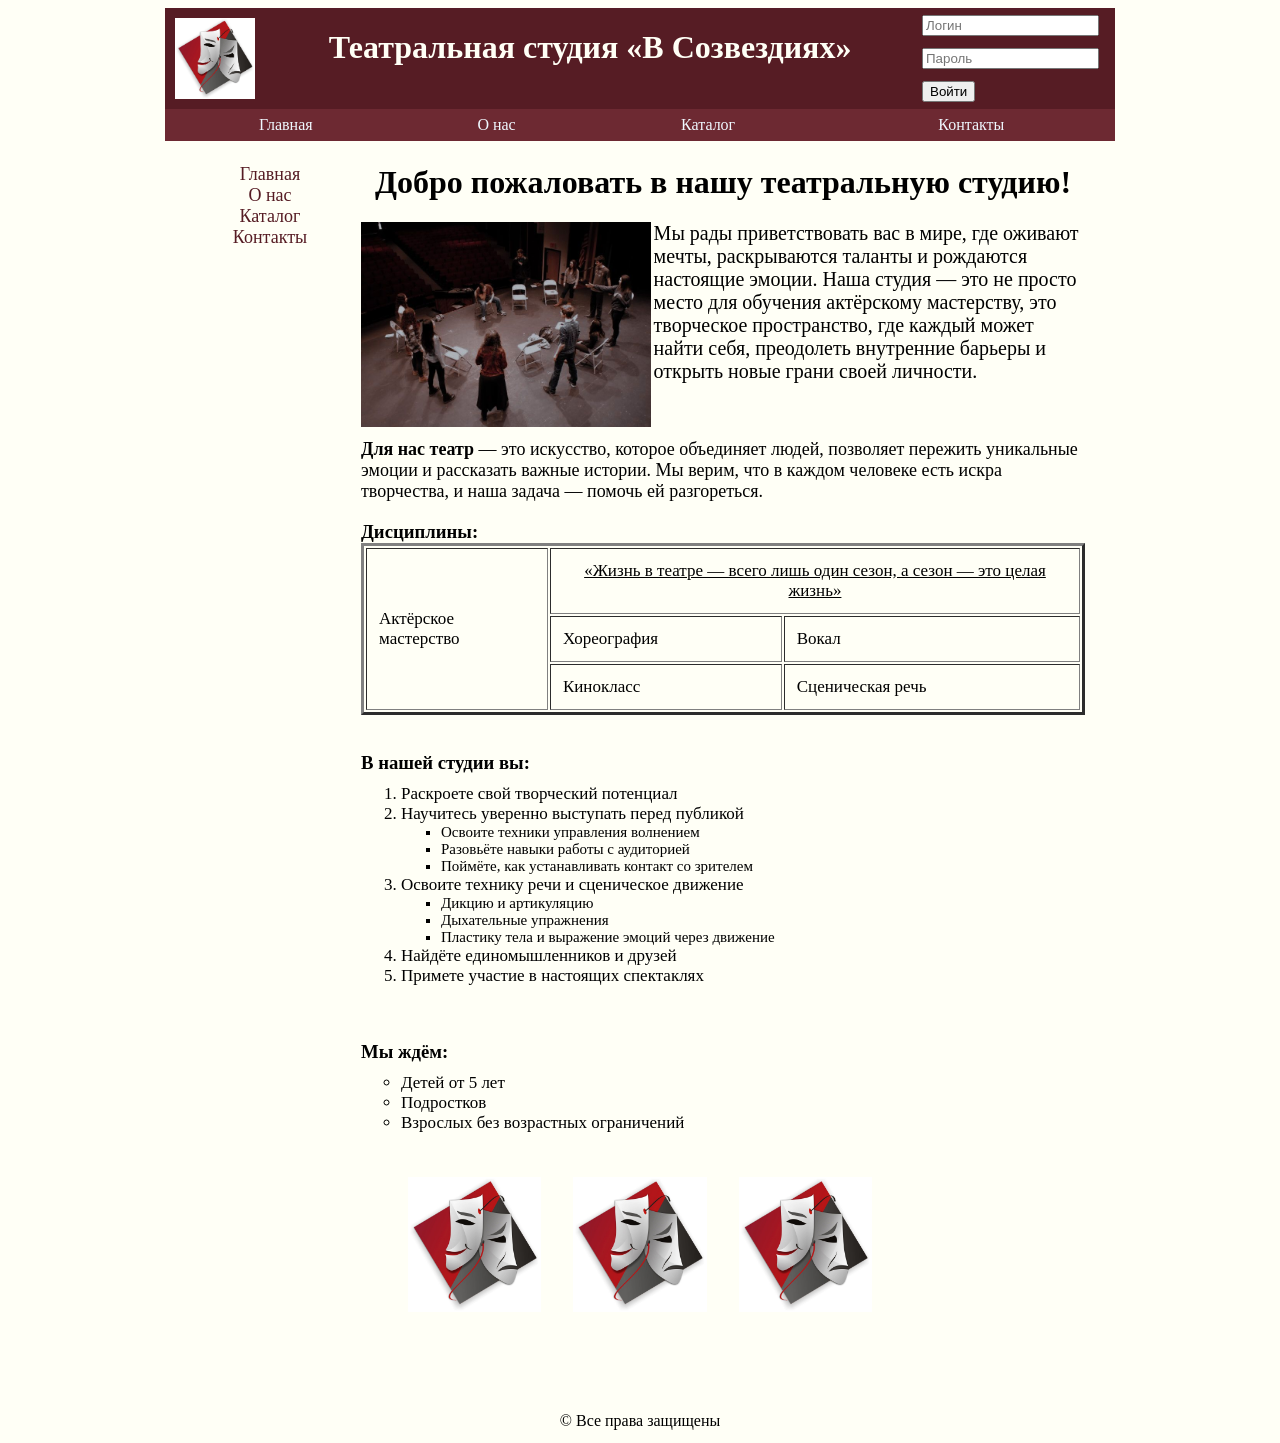
==== index.html @ bc38b7eb "done main page, must upd banners" ====
<html>
<head>
 <title>Задание 2</title>
</head>
<body bgcolor="#fffff6">

<table border="0" width="950" cellpadding="0" cellspacing="0" align="center" bgcolor="#561c24">
 <tr>
    <td width="100" align = "center"><img width="80" src="./src/logo.png"></td> 
 <td align="center"><H1 style = "color:fffff6">Театральная студия «В Созвездиях»</H1></td>
 <td width="200">

  <table  cellpadding="5"  width="100%">
   <tr>
    <!-- <td width="40%" align="right">логин: </td> -->
    <td align="left"><input type="text" placeholder="Логин"></td>
   </tr>
   <tr>
    <!-- <td width="40%" align="right">пароль: </td> -->
    <td align="left"><input type="password" placeholder="Пароль"></td>
   </tr>
    <tr>
        <!--    <td width="40%" align="right"><A HREF="#">регистрация</A></td> -->
    <td align="left"><input type="submit" value="Войти"></td>
   </tr>
  </table>

 </td>
 </tr>
</table> 

<table border="0" width="950" cellpadding="5" cellpadding="0" align="center" bgcolor="#6d2932">
 <tr>
 <td align="center"><a href="#" style="color:aliceblue; text-decoration: none;">Главная</a></td>
 <td align="center"><a href="#" style="color:aliceblue; text-decoration: none;">О нас</a></td>
 <td align="center"><a href="#" style="color:aliceblue; text-decoration: none;">Каталог</a></td>
 <td align="center"><a href="#" style="color:aliceblue; text-decoration: none;">Контакты</a></td>
 </tr>
</table> 

<BR>

<table border="0" width="900" cellpadding="3" align="center">
 <tr>
  <td width="150" cellpadding="5" valign="top" align="center">
   <a href="index.html" style="color: 561c24; text-decoration: none; font-size: large;">Главная</a><BR>
   <a href="#" style="color: 561c24; text-decoration: none; font-size: large;">О нас</a><BR>
   <a href="#" style="color: 561c24; text-decoration: none; font-size: large;">Каталог</a><BR>
   <a href="#" style="color: 561c24; text-decoration: none; font-size: large;">Контакты</a>
  <td>
    
  <td><H1  align="center">Добро пожаловать в нашу театральную студию!</H1>
    <img src="./src/man.png" align="left" width="40%">
    <p style="font-size: 20;">
        Мы рады приветствовать вас в мире, где оживают мечты, раскрываются таланты и рождаются настоящие эмоции.
        Наша студия — это не просто место для обучения актёрскому мастерству, это творческое пространство,
        где каждый может найти себя, преодолеть внутренние барьеры и открыть новые грани своей личности.
    </p>
    <br>
   <p style="font-size: 18;">
        <b>Для нас театр</b> — это искусство, которое объединяет людей, позволяет пережить уникальные эмоции и 
        рассказать важные истории. 
        Мы верим, что в каждом человеке есть искра творчества, и наша задача — помочь ей разгореться.
   </p>

    <h3 style="margin-bottom: 0;">Дисциплины:</h3>
    <table border="3" cellpadding="12" cellspacing="2" style="margin: 0; margin-top: 0; font-size: 17;">
    <tr>
    <td rowspan=3>Актёрское мастерство</td>
    <td colspan=2 align="center"><u>«Жизнь в театре — всего лишь один сезон, а сезон — это целая жизнь»</u></td>
   </tr>
   <tr>
    <td>Хореография</td>
    <td>Вокал</td>
   </tr>
   <tr>
    <td >Кинокласс</td>
    <td >Сценическая речь</td>
   </tr>
   </table>
   <BR>

    <h3 style="margin-bottom: 10;">В нашей студии вы:</h3>
    <ol type="1" style="margin: 0; margin-top: 0; font-size: 17;">
        <li> Раскроете свой творческий потенциал
        <li> Научитесь уверенно выступать перед публикой
            <ul type="square" style="font-size: 15;">
                <li>Освоите техники управления волнением</li>
                <li>Разовьёте навыки работы с аудиторией</li>
                <li>Поймёте, как устанавливать контакт со зрителем</li>
            </ul>
        <li> Освоите технику речи и сценическое движение
            <ul type="square" style="font-size: 15;">
                <li>Дикцию и артикуляцию</li>
                <li>Дыхательные упражнения</li>
                <li>Пластику тела и выражение эмоций через движение</li>
            </ul>
        <li> Найдёте единомышленников и друзей
        <li>Примете участие в настоящих спектаклях
    </ol>

    <br><br> 

    <h3 style="margin-bottom: 10;">Мы ждём:</h3>
    <ul type="circle" style="margin: 0; margin-top: 0; font-size: 17;">
        <li>Детей от 5 лет</li>
        <li>Подростков</li>
        <li>Взрослых без возрастных ограничений</li>
    </ul>

    <br><br>
    
    <tr>
        <td colspan=3 cellpadding="5" align="center">
            <a href="#"><img src="./src/logo.png" alt="" width="15%"></a>
            &nbsp;&nbsp;&nbsp;&nbsp;&nbsp;&nbsp;
            <a href="#"><img src="./src/logo.png" alt="" width="15%"></a>
            &nbsp;&nbsp;&nbsp;&nbsp;&nbsp;&nbsp;
            <a href="#"><img src="./src/logo.png" alt="" width="15%"></a>
        </td>
    </tr>


    <tr>
        <td colspan=3 cellpadding="5" align="center">
            <br><br><br><br>
            <p style="text-align: center;">
                &copy; Все права защищены
            </p>
        </td>
    </tr>

   <!-- Создать списки:<BR>
   <ul type="circle">
    <li> маркированный 1
    <li> маркированный 2
    <li> маркированный 3
   </ul>
   <ol type="a">
    <li> нумерованный 1
    <li> нумерованный 2
    <li> нумерованный 3
   </ol>
   <ol type="A">
    <li>многоуровневый 1
    </li>
    <li> многоуровневый 2
     <ol type="a">
      <li>многоуровневый 1a
      </li>
      <li>многоуровневый 1b
      </li>
     </ol>
    <li> многоуровневый 3
   </ol>
   Для изменения типа маркеров и нумерации используйте атрибут <B>type</B> и его значения "1", "I", "i", "A", "a" для нумерованного списка
   и "disk", "sircle", "square" для маркированного.
   
  </td>
 </tr>
  <tr>
   <td colspan=3 cellpadding="5" valign="top" align="center" bgcolor="#ff8000">
   баннер1&nbsp;&nbsp;&nbsp;&nbsp;&nbsp;
   баннер2 &nbsp;&nbsp;&nbsp;&nbsp;&nbsp;
   баннер3 &nbsp;&nbsp;&nbsp;&nbsp;&nbsp;
   &nbsp;(баннеры - произвольные картинки со ссылками)
  </td>
 </tr> -->
</table> 


</body>
</html>
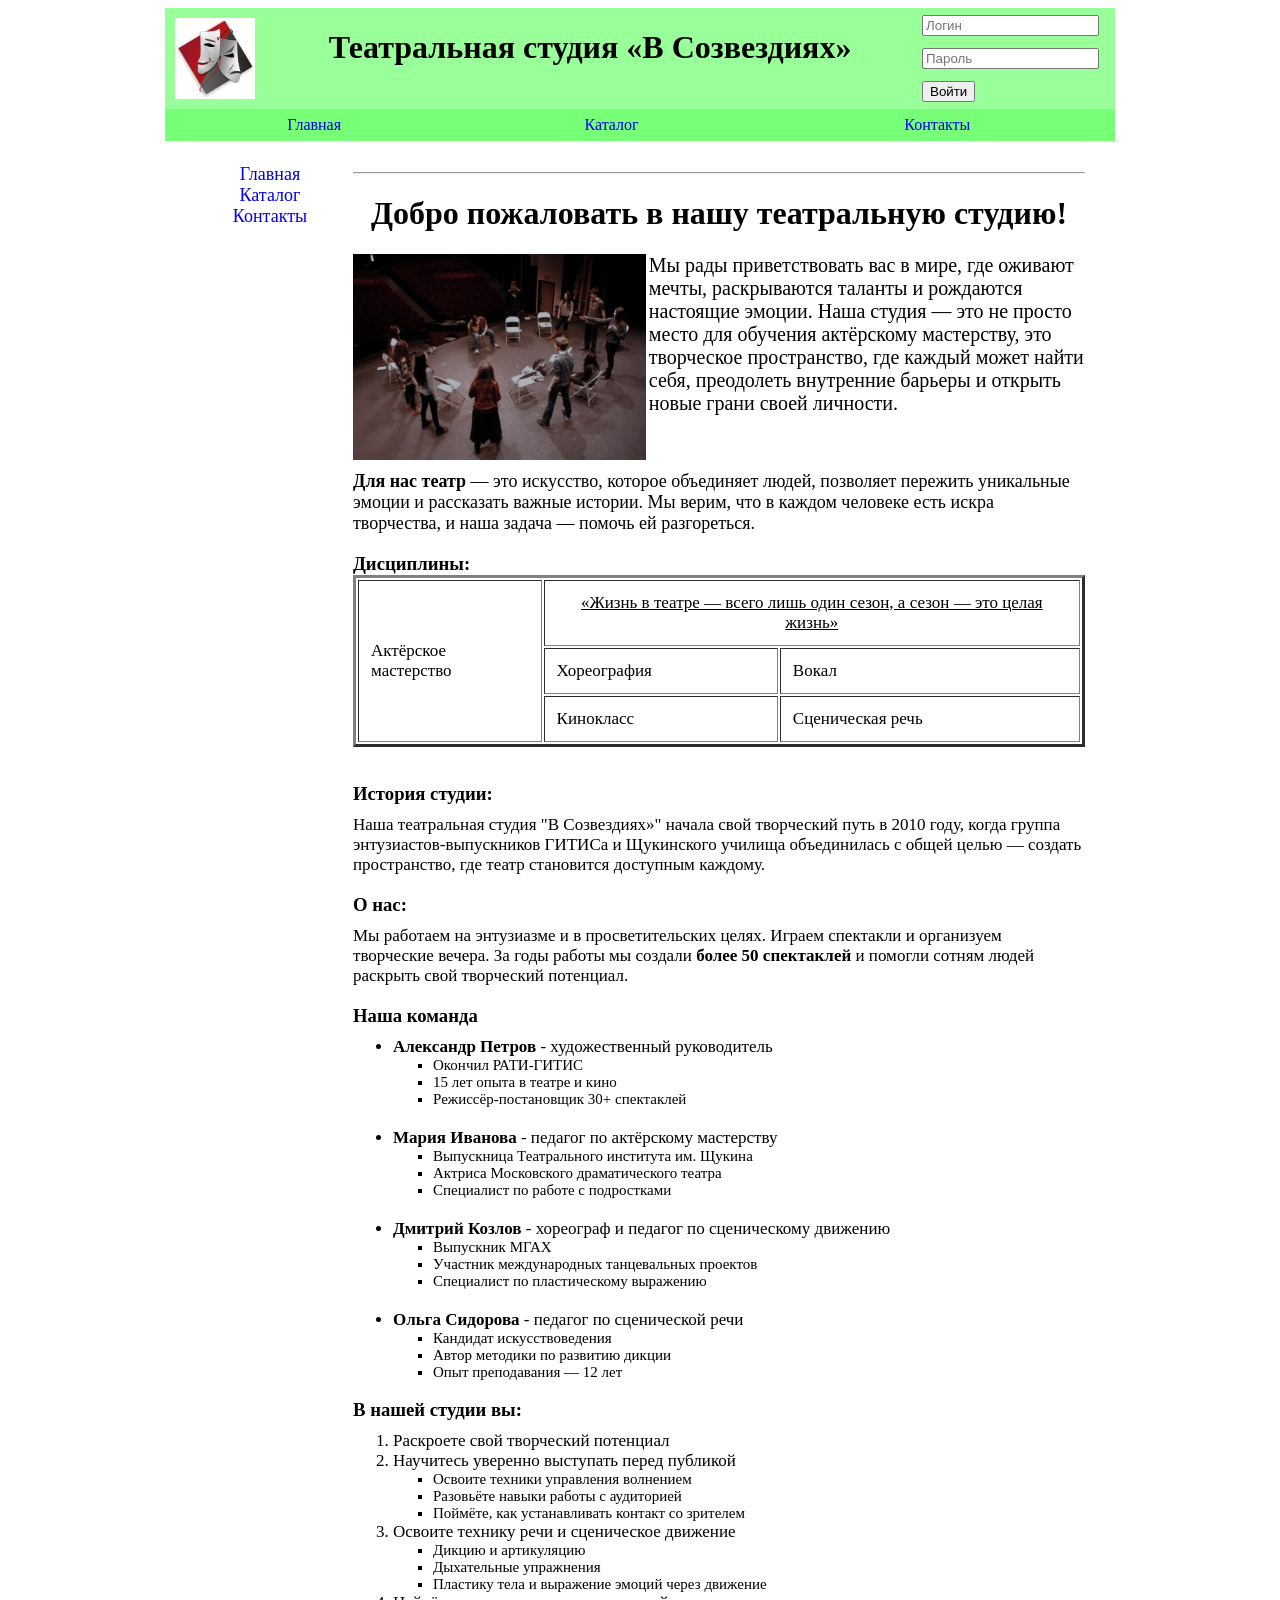
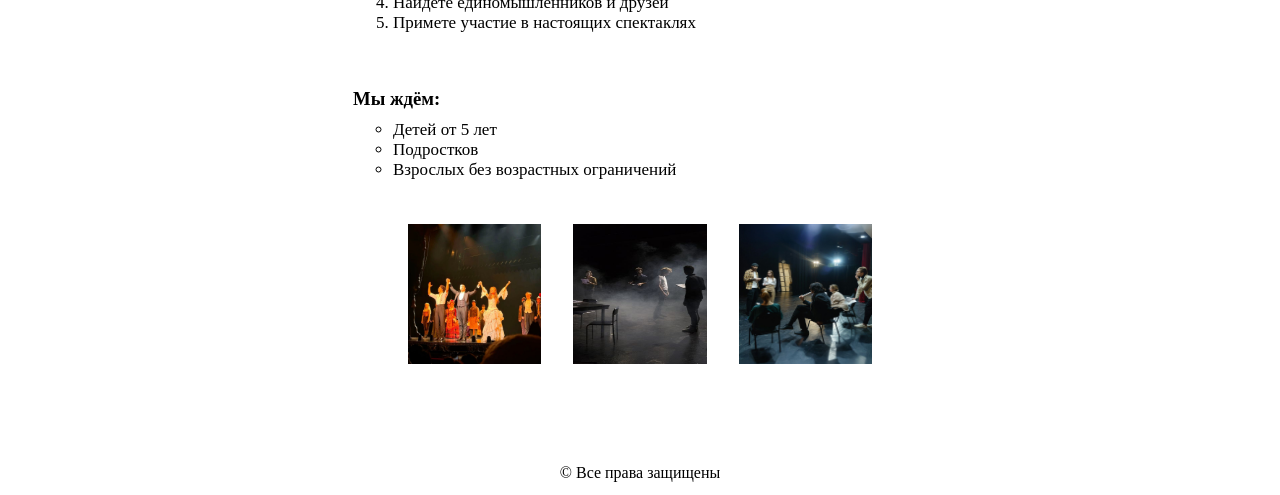
==== commit 3e4075cb: "upd main page, must do links and banners-links" ====
--- a/index.html
+++ b/index.html
@@ -2,54 +2,52 @@
 <head>
  <title>Задание 2</title>
 </head>
-<body bgcolor="#fffff6">
+<body>
+    <header>
+        <table border="0" width="950" cellpadding="0" cellspacing="0" align="center" bgcolor="#99ff99">
+        <tr>
+            <td width="100" align = "center"><img width="80" src="./src/logo.png"></td> 
+        <td align="center"><H1>Театральная студия «В Созвездиях»</H1></td>
+        <td width="200">
 
-<table border="0" width="950" cellpadding="0" cellspacing="0" align="center" bgcolor="#561c24">
- <tr>
-    <td width="100" align = "center"><img width="80" src="./src/logo.png"></td> 
- <td align="center"><H1 style = "color:fffff6">Театральная студия «В Созвездиях»</H1></td>
- <td width="200">
+        <table  cellpadding="5"  width="100%">
+        <tr>
+            <!-- <td width="40%" align="right">логин: </td> -->
+            <td align="left"><input type="text" placeholder="Логин"></td>
+        </tr>
+        <tr>
+            <!-- <td width="40%" align="right">пароль: </td> -->
+            <td align="left"><input type="password" placeholder="Пароль"></td>
+        </tr>
+            <tr>
+                <!--    <td width="40%" align="right"><A HREF="#">регистрация</A></td> -->
+            <td align="left"><input type="submit" value="Войти"></td>
+        </tr>
+        </table>
 
-  <table  cellpadding="5"  width="100%">
-   <tr>
-    <!-- <td width="40%" align="right">логин: </td> -->
-    <td align="left"><input type="text" placeholder="Логин"></td>
-   </tr>
-   <tr>
-    <!-- <td width="40%" align="right">пароль: </td> -->
-    <td align="left"><input type="password" placeholder="Пароль"></td>
-   </tr>
-    <tr>
-        <!--    <td width="40%" align="right"><A HREF="#">регистрация</A></td> -->
-    <td align="left"><input type="submit" value="Войти"></td>
-   </tr>
-  </table>
+        </td>
+        </tr>
+        </table> 
 
- </td>
- </tr>
-</table> 
+        <table border="0" width="950" cellpadding="5" cellpadding="0" align="center" bgcolor="#77ff77">
+        <tr>
+        <td align="center"><a href="#" style="text-decoration: none;">Главная</a></td>
+        <td align="center"><a href="#" style="text-decoration: none;">Каталог</a></td>
+        <td align="center"><a href="#" style="text-decoration: none;">Контакты</a></td>
+        </tr>
+        </table> 
 
-<table border="0" width="950" cellpadding="5" cellpadding="0" align="center" bgcolor="#6d2932">
- <tr>
- <td align="center"><a href="#" style="color:aliceblue; text-decoration: none;">Главная</a></td>
- <td align="center"><a href="#" style="color:aliceblue; text-decoration: none;">О нас</a></td>
- <td align="center"><a href="#" style="color:aliceblue; text-decoration: none;">Каталог</a></td>
- <td align="center"><a href="#" style="color:aliceblue; text-decoration: none;">Контакты</a></td>
- </tr>
-</table> 
+        <BR>
 
-<BR>
-
-<table border="0" width="900" cellpadding="3" align="center">
- <tr>
-  <td width="150" cellpadding="5" valign="top" align="center">
-   <a href="index.html" style="color: 561c24; text-decoration: none; font-size: large;">Главная</a><BR>
-   <a href="#" style="color: 561c24; text-decoration: none; font-size: large;">О нас</a><BR>
-   <a href="#" style="color: 561c24; text-decoration: none; font-size: large;">Каталог</a><BR>
-   <a href="#" style="color: 561c24; text-decoration: none; font-size: large;">Контакты</a>
-  <td>
+        <table border="0" width="900" cellpadding="3" align="center">
+        <tr>
+        <td width="150" cellpadding="5" valign="top" align="center">
+        <a href="index.html" style="text-decoration: none; font-size: large;">Главная</a><BR>
+        <a href="#" style="text-decoration: none; font-size: large;">Каталог</a><BR>
+        <a href="#" style="text-decoration: none; font-size: large;">Контакты</a>
+    </header>
     
-  <td><H1  align="center">Добро пожаловать в нашу театральную студию!</H1>
+  <td><hr><H1  align="center">Добро пожаловать в нашу театральную студию!</H1>
     <img src="./src/man.png" align="left" width="40%">
     <p style="font-size: 20;">
         Мы рады приветствовать вас в мире, где оживают мечты, раскрываются таланты и рождаются настоящие эмоции.
@@ -79,6 +77,52 @@
    </tr>
    </table>
    <BR>
+
+    <h3 style="margin-bottom: 10;">История студии:</h3>
+    <p style="margin: 0; margin-top: 0; font-size: 17;">
+        Наша театральная студия "В Созвездиях»" начала свой творческий путь в 2010 году,
+        когда группа энтузиастов-выпускников ГИТИСа и Щукинского училища объединилась с общей целью — 
+        создать пространство, где театр становится доступным каждому.
+    </p>
+
+    <h3 style="margin-bottom: 10;">О нас:</h3>
+    <p style="margin: 0; margin-top: 0; font-size: 17;">
+        Мы работаем на энтузиазме и в просветительских целях. Играем спектакли и организуем творческие вечера.
+        За годы работы мы создали <b>более 50 спектаклей</b> и помогли сотням людей 
+        раскрыть свой творческий потенциал.
+    </p>
+
+    <h3 style="margin-bottom: 10;">Наша команда</h3>
+    <ul type="1" style="margin: 0; margin-top: 0; font-size: 17;">
+
+        <li><b>Александр Петров</b> - художественный руководитель</li>
+            <ul type="square" style="font-size: 15;">
+                <li>Окончил РАТИ-ГИТИС</li>
+                <li>15 лет опыта в театре и кино</li>
+                <li>Режиссёр-постановщик 30+ спектаклей</li>
+            </ul>
+        <br>
+        <li><b>Мария Иванова</b> - педагог по актёрскому мастерству</li>
+            <ul type="square" style="font-size: 15;">
+                <li>Выпускница Театрального института им. Щукина</li>
+                <li>Актриса Московского драматического театра</li>
+                <li>Специалист по работе с подростками</li>
+            </ul>
+        <br>
+        <li><b>Дмитрий Козлов</b> - хореограф и педагог по сценическому движению</li>
+            <ul type="square" style="font-size: 15;">
+                <li>Выпускник МГАХ</li>
+                <li>Участник международных танцевальных проектов</li>
+                <li>Специалист по пластическому выражению</li>
+            </ul>
+        <br>
+        <li><b>Ольга Сидорова</b> - педагог по сценической речи</li>
+            <ul type="square" style="font-size: 15;">
+                <li>Кандидат искусствоведения</li>
+                <li>Автор методики по развитию дикции</li>
+                <li>Опыт преподавания — 12 лет</li>
+            </ul>
+    </ul>
 
     <h3 style="margin-bottom: 10;">В нашей студии вы:</h3>
     <ol type="1" style="margin: 0; margin-top: 0; font-size: 17;">
@@ -112,11 +156,11 @@
     
     <tr>
         <td colspan=3 cellpadding="5" align="center">
-            <a href="#"><img src="./src/logo.png" alt="" width="15%"></a>
+            <a href="#"><img src="./src/poklon.png" alt="" width="15%" height="140"></a>
             &nbsp;&nbsp;&nbsp;&nbsp;&nbsp;&nbsp;
-            <a href="#"><img src="./src/logo.png" alt="" width="15%"></a>
+            <a href="#"><img src="./src/repa_smoke.png" alt="" width="15%" height="140"></a>
             &nbsp;&nbsp;&nbsp;&nbsp;&nbsp;&nbsp;
-            <a href="#"><img src="./src/logo.png" alt="" width="15%"></a>
+            <a href="#"><img src="./src/repa.png" alt="" width="15%" height="140"></a>
         </td>
     </tr>
 
@@ -129,43 +173,6 @@
             </p>
         </td>
     </tr>
-
-   <!-- Создать списки:<BR>
-   <ul type="circle">
-    <li> маркированный 1
-    <li> маркированный 2
-    <li> маркированный 3
-   </ul>
-   <ol type="a">
-    <li> нумерованный 1
-    <li> нумерованный 2
-    <li> нумерованный 3
-   </ol>
-   <ol type="A">
-    <li>многоуровневый 1
-    </li>
-    <li> многоуровневый 2
-     <ol type="a">
-      <li>многоуровневый 1a
-      </li>
-      <li>многоуровневый 1b
-      </li>
-     </ol>
-    <li> многоуровневый 3
-   </ol>
-   Для изменения типа маркеров и нумерации используйте атрибут <B>type</B> и его значения "1", "I", "i", "A", "a" для нумерованного списка
-   и "disk", "sircle", "square" для маркированного.
-   
-  </td>
- </tr>
-  <tr>
-   <td colspan=3 cellpadding="5" valign="top" align="center" bgcolor="#ff8000">
-   баннер1&nbsp;&nbsp;&nbsp;&nbsp;&nbsp;
-   баннер2 &nbsp;&nbsp;&nbsp;&nbsp;&nbsp;
-   баннер3 &nbsp;&nbsp;&nbsp;&nbsp;&nbsp;
-   &nbsp;(баннеры - произвольные картинки со ссылками)
-  </td>
- </tr> -->
 </table> 
 
 
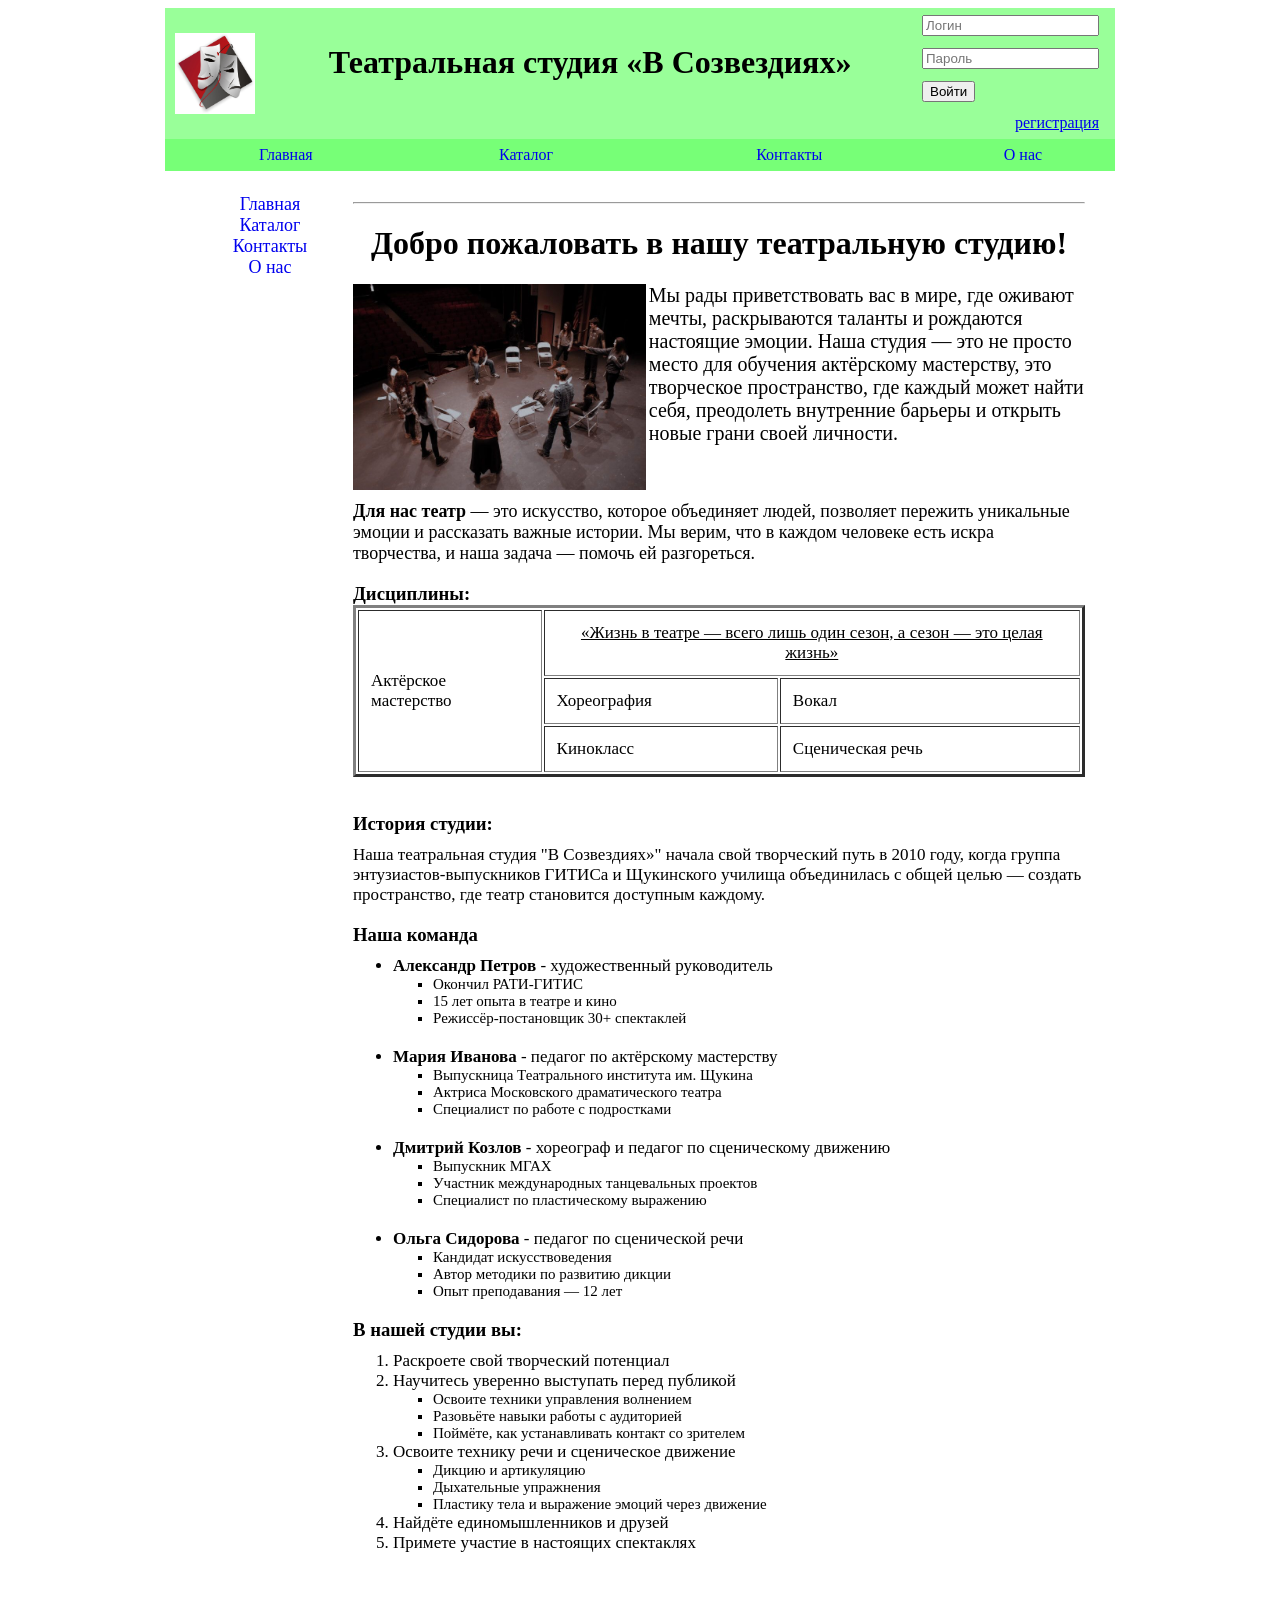
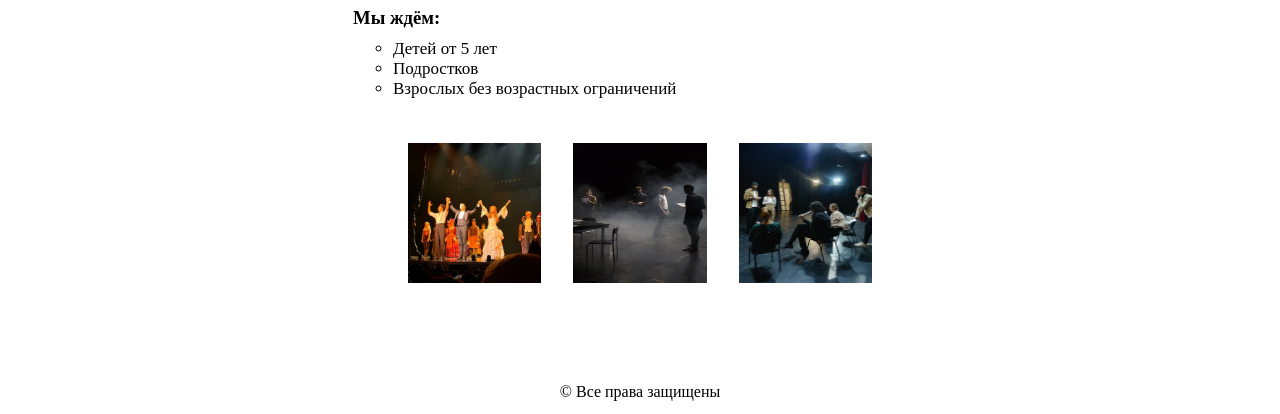
==== commit 51e0ddcd: "upd katalog, add about" ====
--- a/index.html
+++ b/index.html
@@ -10,18 +10,20 @@
         <td align="center"><H1>Театральная студия «В Созвездиях»</H1></td>
         <td width="200">
 
-        <table  cellpadding="5"  width="100%">
+        <table  cellpadding="5"  width="10%">
         <tr>
             <!-- <td width="40%" align="right">логин: </td> -->
-            <td align="left"><input type="text" placeholder="Логин"></td>
+            <td align="right" width="40%"><input type="text" placeholder="Логин"></td>
         </tr>
         <tr>
             <!-- <td width="40%" align="right">пароль: </td> -->
-            <td align="left"><input type="password" placeholder="Пароль"></td>
+            <td align="right" width="40%"><input type="password" placeholder="Пароль"></td>
         </tr>
+            <td align="left"><input type="submit" value="Войти"></td>
             <tr>
-                <!--    <td width="40%" align="right"><A HREF="#">регистрация</A></td> -->
-            <td align="left"><input type="submit" value="Войти"></td>
+            <td align="right"><A HREF="#">регистрация</A></td></tr>
+            
+            
         </tr>
         </table>
 
@@ -31,9 +33,10 @@
 
         <table border="0" width="950" cellpadding="5" cellpadding="0" align="center" bgcolor="#77ff77">
         <tr>
-        <td align="center"><a href="#" style="text-decoration: none;">Главная</a></td>
-        <td align="center"><a href="#" style="text-decoration: none;">Каталог</a></td>
-        <td align="center"><a href="#" style="text-decoration: none;">Контакты</a></td>
+        <td align="center"><a href="./index.html" style="text-decoration: none;">Главная</a></td>
+        <td align="center"><a href="./katalog.html" style="text-decoration: none;">Каталог</a></td>
+        <td align="center"><a href="./kontakts.html" style="text-decoration: none;">Контакты</a></td>
+        <td align="center"><a href="./about.html" style="text-decoration: none;">О нас</a></td>
         </tr>
         </table> 
 
@@ -42,9 +45,10 @@
         <table border="0" width="900" cellpadding="3" align="center">
         <tr>
         <td width="150" cellpadding="5" valign="top" align="center">
-        <a href="index.html" style="text-decoration: none; font-size: large;">Главная</a><BR>
-        <a href="#" style="text-decoration: none; font-size: large;">Каталог</a><BR>
-        <a href="#" style="text-decoration: none; font-size: large;">Контакты</a>
+        <a href="./index.html" style="text-decoration: none; font-size: large;">Главная</a><BR>
+        <a href="./katalog.html" style="text-decoration: none; font-size: large;">Каталог</a><BR>
+        <a href="./kontakts.html" style="text-decoration: none; font-size: large;">Контакты</a><br>
+        <a href="./about.html" style="text-decoration: none; font-size: large;">О нас</a>
     </header>
     
   <td><hr><H1  align="center">Добро пожаловать в нашу театральную студию!</H1>
@@ -85,12 +89,6 @@
         создать пространство, где театр становится доступным каждому.
     </p>
 
-    <h3 style="margin-bottom: 10;">О нас:</h3>
-    <p style="margin: 0; margin-top: 0; font-size: 17;">
-        Мы работаем на энтузиазме и в просветительских целях. Играем спектакли и организуем творческие вечера.
-        За годы работы мы создали <b>более 50 спектаклей</b> и помогли сотням людей 
-        раскрыть свой творческий потенциал.
-    </p>
 
     <h3 style="margin-bottom: 10;">Наша команда</h3>
     <ul type="1" style="margin: 0; margin-top: 0; font-size: 17;">
@@ -156,11 +154,11 @@
     
     <tr>
         <td colspan=3 cellpadding="5" align="center">
-            <a href="#"><img src="./src/poklon.png" alt="" width="15%" height="140"></a>
+            <a href="https://teatr-okno.ru/studia-prince?utm_source=yandex&utm_medium=cpc&utm_campaign=Poisk_MalPrinz_Moskva&utm_term=театральная%20студия&utm_content=17305878016&yclid=15005591710027218943"><img src="./src/poklon.png" alt="" width="15%" height="140"></a>
             &nbsp;&nbsp;&nbsp;&nbsp;&nbsp;&nbsp;
-            <a href="#"><img src="./src/repa_smoke.png" alt="" width="15%" height="140"></a>
+            <a href="https://vremya-teatra.art/?utm_source=yandex&utm_medium=cpc&utm_campaign=Оптимизация%20РК%20%20119622022%20-%20А-1%2C%20Поиск%2C%20vremya-teatra.art%2C%2025.09.2025&utm_term=---autotargeting&ybaip=1&yclid=15970777590093053951"><img src="./src/repa_smoke.png" alt="" width="15%" height="140"></a>
             &nbsp;&nbsp;&nbsp;&nbsp;&nbsp;&nbsp;
-            <a href="#"><img src="./src/repa.png" alt="" width="15%" height="140"></a>
+            <a href="https://www.teatr-fantazia.ru/?yclid=14731231887930949631"><img src="./src/repa.png" alt="" width="15%" height="140"></a>
         </td>
     </tr>
 
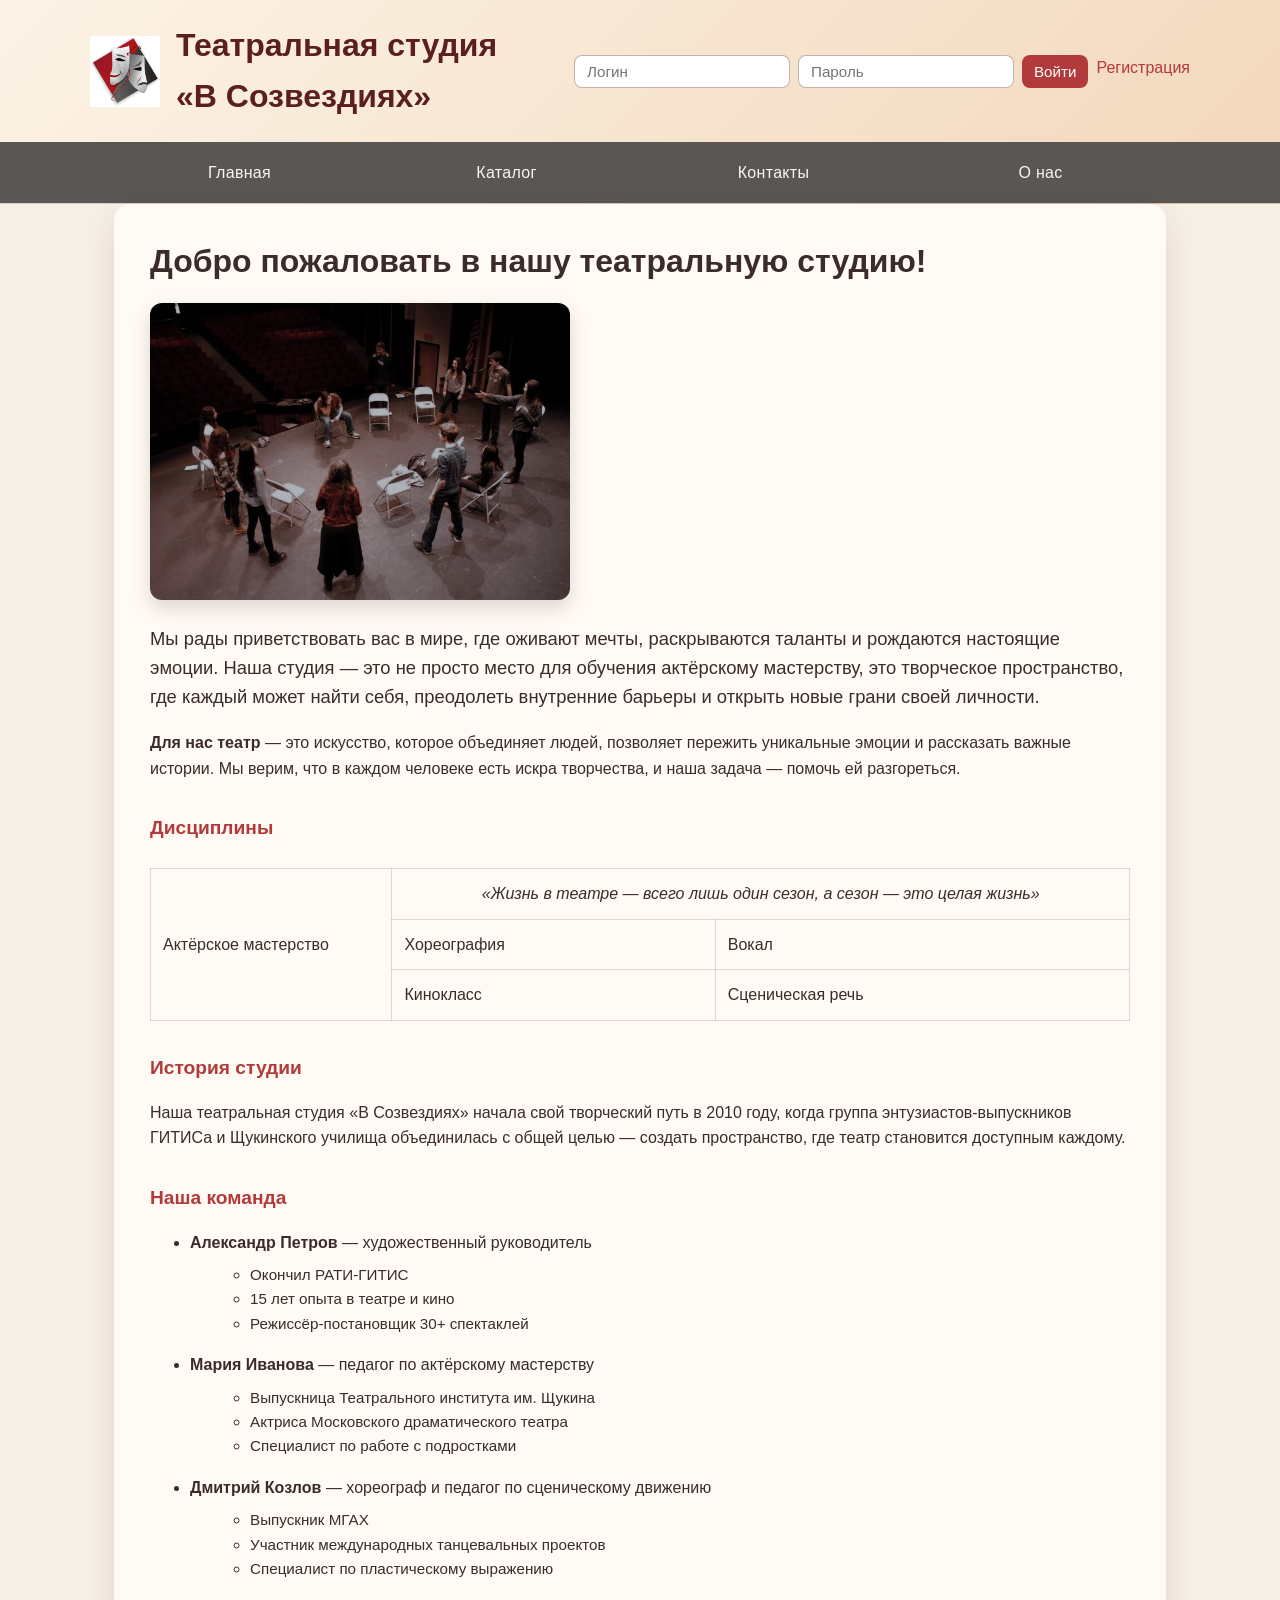
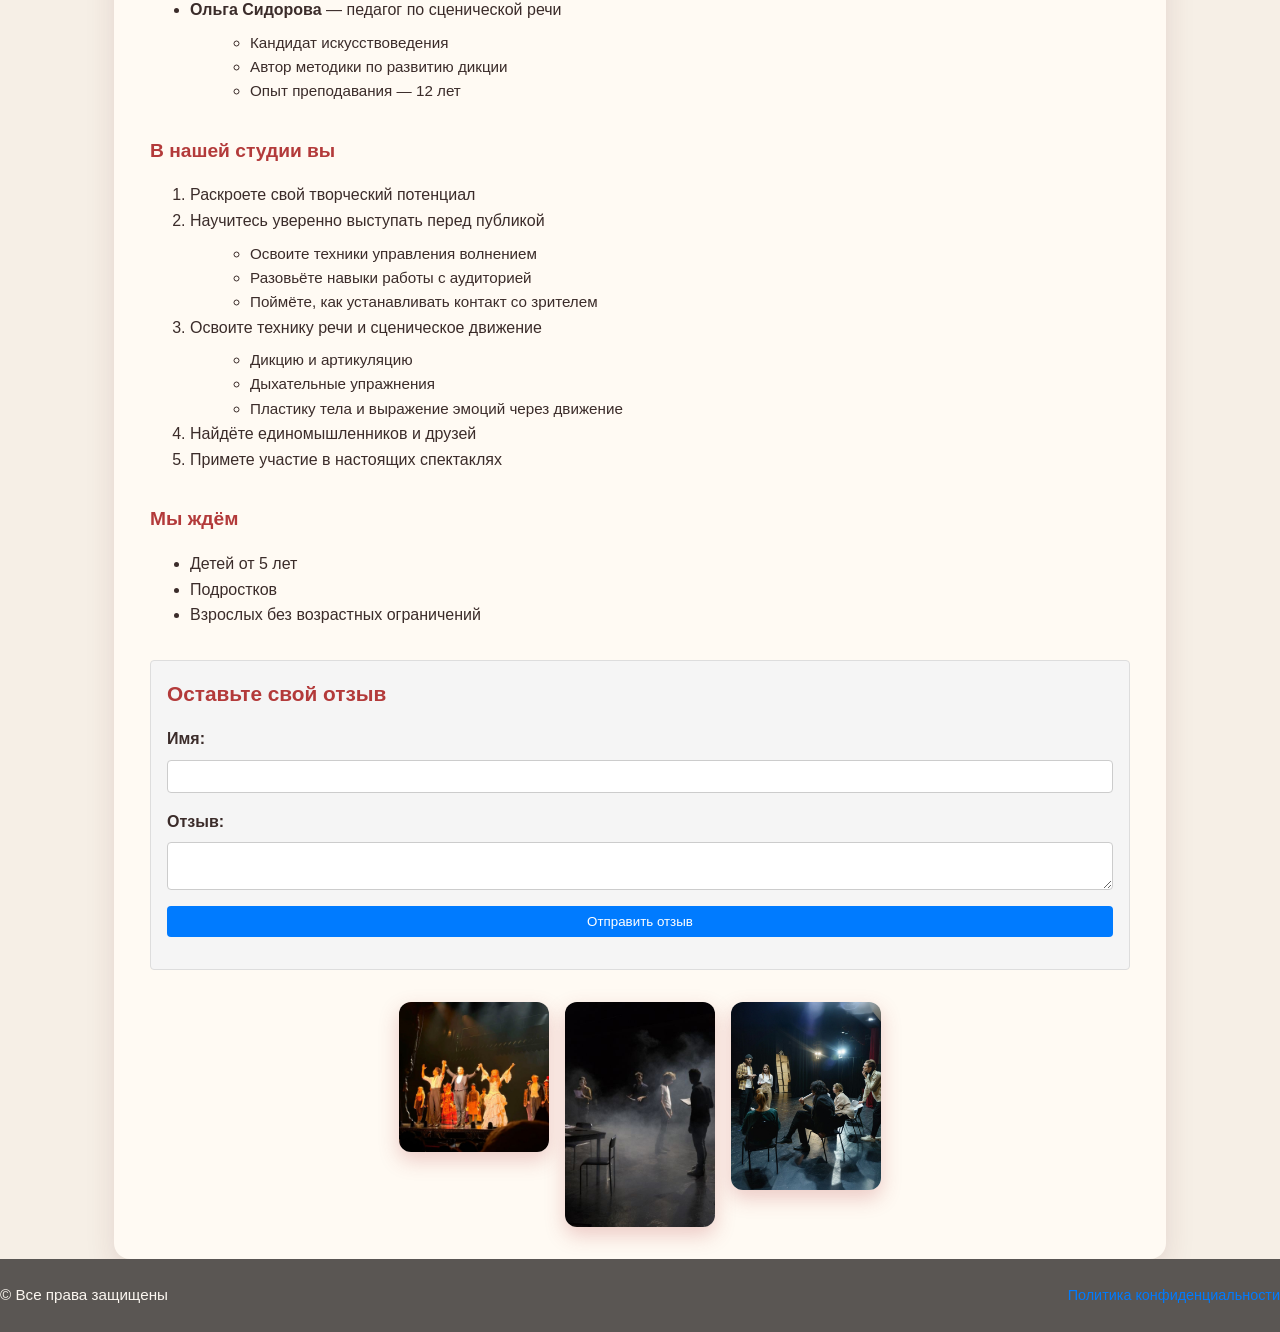
==== commit 74dfa36e: "lab_2" ====
--- a/index.html
+++ b/index.html
@@ -1,178 +1,175 @@
-<html>
+<!DOCTYPE html>
+<html lang="ru">
 <head>
- <title>Задание 2</title>
+    <meta charset="UTF-8">
+    <meta name="viewport" content="width=device-width, initial-scale=1.0">
+    <title>Задание 2</title>
+    <link rel="stylesheet" href="styles.css">
 </head>
 <body>
-    <header>
-        <table border="0" width="950" cellpadding="0" cellspacing="0" align="center" bgcolor="#99ff99">
-        <tr>
-            <td width="100" align = "center"><img width="80" src="./src/logo.png"></td> 
-        <td align="center"><H1>Театральная студия «В Созвездиях»</H1></td>
-        <td width="200">
+    <header class="site-header">
+        <div class="branding container">
+            <img src="./src/logo.png" alt="Логотип студии">
+            <h1>Театральная студия<br>«В Созвездиях»</h1>
+            <form class="auth-panel">
+                <input type="text" placeholder="Логин">
+                <input type="password" placeholder="Пароль">
+                <button type="submit">Войти</button>
+                <a href="./register.html">Регистрация</a>
+            </form>
+        </div>
+        <nav class="site-nav">
+            <div class="container">
+                <ul>
+                    <li><a href="./index.html">Главная</a></li>
+                    <li><a href="./katalog.html">Каталог</a></li>
+                    <li><a href="./kontakts.html">Контакты</a></li>
+                    <li><a href="./about.html">О нас</a></li>
+                </ul>
+            </div>
+        </nav>
+    </header>
 
-        <table  cellpadding="5"  width="10%">
-        <tr>
-            <!-- <td width="40%" align="right">логин: </td> -->
-            <td align="right" width="40%"><input type="text" placeholder="Логин"></td>
-        </tr>
-        <tr>
-            <!-- <td width="40%" align="right">пароль: </td> -->
-            <td align="right" width="40%"><input type="password" placeholder="Пароль"></td>
-        </tr>
-            <td align="left"><input type="submit" value="Войти"></td>
-            <tr>
-            <td align="right"><A HREF="#">регистрация</A></td></tr>
+    <main class="container">
+        <section class="content-card">
+            <h1>Добро пожаловать в нашу театральную студию!</h1>
+            <img class="leader-photo" src="./src/man.png" alt="Артист на сцене">
+            <p class="text-lead">
+                Мы рады приветствовать вас в мире, где оживают мечты, раскрываются таланты и рождаются настоящие эмоции.
+                Наша студия — это не просто место для обучения актёрскому мастерству, это творческое пространство,
+                где каждый может найти себя, преодолеть внутренние барьеры и открыть новые грани своей личности.
+            </p>
+            <p>
+                <b>Для нас театр</b> — это искусство, которое объединяет людей, позволяет пережить уникальные эмоции и
+                рассказать важные истории. Мы верим, что в каждом человеке есть искра творчества, и наша задача — помочь ей разгореться.
+            </p>
+
+            <h3>Дисциплины</h3>
+            <table class="data-table">
+                <tr>
+                    <td rowspan="3">Актёрское мастерство</td>
+                    <td colspan="2"><em>«Жизнь в театре — всего лишь один сезон, а сезон — это целая жизнь»</em></td>
+                </tr>
+                <tr>
+                    <td>Хореография</td>
+                    <td>Вокал</td>
+                </tr>
+                <tr>
+                    <td>Кинокласс</td>
+                    <td>Сценическая речь</td>
+                </tr>
+            </table>
+
+            <h3>История студии</h3>
+            <p>
+                Наша театральная студия «В Созвездиях» начала свой творческий путь в 2010 году,
+                когда группа энтузиастов-выпускников ГИТИСа и Щукинского училища объединилась с общей целью —
+                создать пространство, где театр становится доступным каждому.
+            </p>
+
+            <h3>Наша команда</h3>
+            <ul class="team-list">
+                <li>
+                    <b>Александр Петров</b> — художественный руководитель
+                    <ul class="team-sublist">
+                        <li>Окончил РАТИ-ГИТИС</li>
+                        <li>15 лет опыта в театре и кино</li>
+                        <li>Режиссёр-постановщик 30+ спектаклей</li>
+                    </ul>
+                </li>
+                <li>
+                    <b>Мария Иванова</b> — педагог по актёрскому мастерству
+                    <ul class="team-sublist">
+                        <li>Выпускница Театрального института им. Щукина</li>
+                        <li>Актриса Московского драматического театра</li>
+                        <li>Специалист по работе с подростками</li>
+                    </ul>
+                </li>
+                <li>
+                    <b>Дмитрий Козлов</b> — хореограф и педагог по сценическому движению
+                    <ul class="team-sublist">
+                        <li>Выпускник МГАХ</li>
+                        <li>Участник международных танцевальных проектов</li>
+                        <li>Специалист по пластическому выражению</li>
+                    </ul>
+                </li>
+                <li>
+                    <b>Ольга Сидорова</b> — педагог по сценической речи
+                    <ul class="team-sublist">
+                        <li>Кандидат искусствоведения</li>
+                        <li>Автор методики по развитию дикции</li>
+                        <li>Опыт преподавания — 12 лет</li>
+                    </ul>
+                </li>
+            </ul>
+
+            <h3>В нашей студии вы</h3>
+            <ol>
+                <li>Раскроете свой творческий потенциал</li>
+                <li>
+                    Научитесь уверенно выступать перед публикой
+                    <ul class="team-sublist">
+                        <li>Освоите техники управления волнением</li>
+                        <li>Разовьёте навыки работы с аудиторией</li>
+                        <li>Поймёте, как устанавливать контакт со зрителем</li>
+                    </ul>
+                </li>
+                <li>
+                    Освоите технику речи и сценическое движение
+                    <ul class="team-sublist">
+                        <li>Дикцию и артикуляцию</li>
+                        <li>Дыхательные упражнения</li>
+                        <li>Пластику тела и выражение эмоций через движение</li>
+                    </ul>
+                </li>
+                <li>Найдёте единомышленников и друзей</li>
+                <li>Примете участие в настоящих спектаклях</li>
+            </ol>
+
+            <h3>Мы ждём</h3>
+            <ul>
+                <li>Детей от 5 лет</li>
+                <li>Подростков</li>
+                <li>Взрослых без возрастных ограничений</li>
+            </ul>
             
-            
-        </tr>
-        </table>
+            <section id="reviews-section">
+                <h2>Оставьте свой отзыв</h2>
+                
+                <form id="review-form">
+                  <label for="name">Имя:</label>
+                  <input type="text" id="name" name="name" required>
+                  
+                  <label for="review">Отзыв:</label>
+                  <textarea id="review" name="review" required></textarea>
+                  
+                  <button type="submit">Отправить отзыв</button>
+                </form>
+                
+                <div id="reviews-list"></div>
+              </section>
 
-        </td>
-        </tr>
-        </table> 
+            <div class="promo-logos">
+                <a href="https://teatr-okno.ru/studia-prince?utm_source=yandex&utm_medium=cpc&utm_campaign=Poisk_MalPrinz_Moskva&utm_term=театральная%20студия&utm_content=17305878016&yclid=15005591710027218943">
+                    <img src="./src/poklon.png" alt="Партнёрская студия 1">
+                </a>
+                <a href="https://vremya-teatra.art/?utm_source=yandex&utm_medium=cpc&utm_campaign=Оптимизация%20РК%20%20119622022%20-%20А-1%2C%20Поиск%2C%20vremya-teatra.art%2C%2025.09.2025&utm_term=---autotargeting&ybaip=1&yclid=15970777590093053951">
+                    <img src="./src/repa_smoke.png" alt="Партнёрская студия 2">
+                </a>
+                <a href="https://www.teatr-fantazia.ru/?yclid=14731231887930949631">
+                    <img src="./src/repa.png" alt="Партнёрская студия 3">
+                </a>
+            </div>
+        </section>
+    </main>
 
-        <table border="0" width="950" cellpadding="5" cellpadding="0" align="center" bgcolor="#77ff77">
-        <tr>
-        <td align="center"><a href="./index.html" style="text-decoration: none;">Главная</a></td>
-        <td align="center"><a href="./katalog.html" style="text-decoration: none;">Каталог</a></td>
-        <td align="center"><a href="./kontakts.html" style="text-decoration: none;">Контакты</a></td>
-        <td align="center"><a href="./about.html" style="text-decoration: none;">О нас</a></td>
-        </tr>
-        </table> 
-
-        <BR>
-
-        <table border="0" width="900" cellpadding="3" align="center">
-        <tr>
-        <td width="150" cellpadding="5" valign="top" align="center">
-        <a href="./index.html" style="text-decoration: none; font-size: large;">Главная</a><BR>
-        <a href="./katalog.html" style="text-decoration: none; font-size: large;">Каталог</a><BR>
-        <a href="./kontakts.html" style="text-decoration: none; font-size: large;">Контакты</a><br>
-        <a href="./about.html" style="text-decoration: none; font-size: large;">О нас</a>
-    </header>
-    
-  <td><hr><H1  align="center">Добро пожаловать в нашу театральную студию!</H1>
-    <img src="./src/man.png" align="left" width="40%">
-    <p style="font-size: 20;">
-        Мы рады приветствовать вас в мире, где оживают мечты, раскрываются таланты и рождаются настоящие эмоции.
-        Наша студия — это не просто место для обучения актёрскому мастерству, это творческое пространство,
-        где каждый может найти себя, преодолеть внутренние барьеры и открыть новые грани своей личности.
-    </p>
-    <br>
-   <p style="font-size: 18;">
-        <b>Для нас театр</b> — это искусство, которое объединяет людей, позволяет пережить уникальные эмоции и 
-        рассказать важные истории. 
-        Мы верим, что в каждом человеке есть искра творчества, и наша задача — помочь ей разгореться.
-   </p>
-
-    <h3 style="margin-bottom: 0;">Дисциплины:</h3>
-    <table border="3" cellpadding="12" cellspacing="2" style="margin: 0; margin-top: 0; font-size: 17;">
-    <tr>
-    <td rowspan=3>Актёрское мастерство</td>
-    <td colspan=2 align="center"><u>«Жизнь в театре — всего лишь один сезон, а сезон — это целая жизнь»</u></td>
-   </tr>
-   <tr>
-    <td>Хореография</td>
-    <td>Вокал</td>
-   </tr>
-   <tr>
-    <td >Кинокласс</td>
-    <td >Сценическая речь</td>
-   </tr>
-   </table>
-   <BR>
-
-    <h3 style="margin-bottom: 10;">История студии:</h3>
-    <p style="margin: 0; margin-top: 0; font-size: 17;">
-        Наша театральная студия "В Созвездиях»" начала свой творческий путь в 2010 году,
-        когда группа энтузиастов-выпускников ГИТИСа и Щукинского училища объединилась с общей целью — 
-        создать пространство, где театр становится доступным каждому.
-    </p>
-
-
-    <h3 style="margin-bottom: 10;">Наша команда</h3>
-    <ul type="1" style="margin: 0; margin-top: 0; font-size: 17;">
-
-        <li><b>Александр Петров</b> - художественный руководитель</li>
-            <ul type="square" style="font-size: 15;">
-                <li>Окончил РАТИ-ГИТИС</li>
-                <li>15 лет опыта в театре и кино</li>
-                <li>Режиссёр-постановщик 30+ спектаклей</li>
-            </ul>
-        <br>
-        <li><b>Мария Иванова</b> - педагог по актёрскому мастерству</li>
-            <ul type="square" style="font-size: 15;">
-                <li>Выпускница Театрального института им. Щукина</li>
-                <li>Актриса Московского драматического театра</li>
-                <li>Специалист по работе с подростками</li>
-            </ul>
-        <br>
-        <li><b>Дмитрий Козлов</b> - хореограф и педагог по сценическому движению</li>
-            <ul type="square" style="font-size: 15;">
-                <li>Выпускник МГАХ</li>
-                <li>Участник международных танцевальных проектов</li>
-                <li>Специалист по пластическому выражению</li>
-            </ul>
-        <br>
-        <li><b>Ольга Сидорова</b> - педагог по сценической речи</li>
-            <ul type="square" style="font-size: 15;">
-                <li>Кандидат искусствоведения</li>
-                <li>Автор методики по развитию дикции</li>
-                <li>Опыт преподавания — 12 лет</li>
-            </ul>
-    </ul>
-
-    <h3 style="margin-bottom: 10;">В нашей студии вы:</h3>
-    <ol type="1" style="margin: 0; margin-top: 0; font-size: 17;">
-        <li> Раскроете свой творческий потенциал
-        <li> Научитесь уверенно выступать перед публикой
-            <ul type="square" style="font-size: 15;">
-                <li>Освоите техники управления волнением</li>
-                <li>Разовьёте навыки работы с аудиторией</li>
-                <li>Поймёте, как устанавливать контакт со зрителем</li>
-            </ul>
-        <li> Освоите технику речи и сценическое движение
-            <ul type="square" style="font-size: 15;">
-                <li>Дикцию и артикуляцию</li>
-                <li>Дыхательные упражнения</li>
-                <li>Пластику тела и выражение эмоций через движение</li>
-            </ul>
-        <li> Найдёте единомышленников и друзей
-        <li>Примете участие в настоящих спектаклях
-    </ol>
-
-    <br><br> 
-
-    <h3 style="margin-bottom: 10;">Мы ждём:</h3>
-    <ul type="circle" style="margin: 0; margin-top: 0; font-size: 17;">
-        <li>Детей от 5 лет</li>
-        <li>Подростков</li>
-        <li>Взрослых без возрастных ограничений</li>
-    </ul>
-
-    <br><br>
-    
-    <tr>
-        <td colspan=3 cellpadding="5" align="center">
-            <a href="https://teatr-okno.ru/studia-prince?utm_source=yandex&utm_medium=cpc&utm_campaign=Poisk_MalPrinz_Moskva&utm_term=театральная%20студия&utm_content=17305878016&yclid=15005591710027218943"><img src="./src/poklon.png" alt="" width="15%" height="140"></a>
-            &nbsp;&nbsp;&nbsp;&nbsp;&nbsp;&nbsp;
-            <a href="https://vremya-teatra.art/?utm_source=yandex&utm_medium=cpc&utm_campaign=Оптимизация%20РК%20%20119622022%20-%20А-1%2C%20Поиск%2C%20vremya-teatra.art%2C%2025.09.2025&utm_term=---autotargeting&ybaip=1&yclid=15970777590093053951"><img src="./src/repa_smoke.png" alt="" width="15%" height="140"></a>
-            &nbsp;&nbsp;&nbsp;&nbsp;&nbsp;&nbsp;
-            <a href="https://www.teatr-fantazia.ru/?yclid=14731231887930949631"><img src="./src/repa.png" alt="" width="15%" height="140"></a>
-        </td>
-    </tr>
-
-
-    <tr>
-        <td colspan=3 cellpadding="5" align="center">
-            <br><br><br><br>
-            <p style="text-align: center;">
-                &copy; Все права защищены
-            </p>
-        </td>
-    </tr>
-</table> 
-
+    <footer class="site-footer">
+        
+        <div class="footer-content">
+            &copy; Все права защищены
+            <p><a href = "./privacy.html">Политика конфиденциальности</a></p>
+          </div>
+    </footer>
 
 </body>
-</html>+</html>
--- a/styles.css
+++ b/styles.css
@@ -0,0 +1,420 @@
+* {
+    box-sizing: border-box;
+}
+
+body {
+    margin: 0;
+    font-family: "Segoe UI", Arial, sans-serif;
+    color: #3b2c2a;
+    background-color: #f6efe6;
+    line-height: 1.6;
+}
+
+a {
+    color: #b33a3a;
+    text-decoration: none;
+}
+
+a:hover,
+a:focus {
+    color: #7f1f1f;
+    text-decoration: underline;
+}
+
+img {
+    max-width: 100%;
+    height: auto;
+    display: block;
+}
+
+.container {
+    max-width: 1100px;
+    margin: 0 auto;
+    padding: 0 1.5rem;
+}
+
+.site-header {
+    background: linear-gradient(135deg, #fcf3e6 0%, #f2d7bb 100%);
+    border-bottom: 1px solid rgba(91, 31, 31, 0.18);
+}
+
+.branding {
+    display: flex;
+    align-items: center;
+    gap: 1rem;
+    padding: 1.25rem 0;
+    flex-wrap: wrap;
+}
+
+.branding img {
+    width: 70px;
+}
+
+.branding h1 {
+    margin: 0;
+    font-size: clamp(1.4rem, 2.5vw, 2rem);
+    font-weight: 600;
+    color: #5b1f1f;
+    flex: 1 1 240px;
+}
+
+.auth-panel {
+    display: flex;
+    flex-wrap: wrap;
+    gap: 0.5rem;
+    justify-content: flex-end;
+}
+
+.auth-panel input,
+.auth-panel button {
+    border: 1px solid rgba(91, 31, 31, 0.35);
+    border-radius: 8px;
+    padding: 0.45rem 0.75rem;
+    font-size: 0.95rem;
+}
+
+.auth-panel button {
+    background: #b33a3a;
+    color: #fff;
+    cursor: pointer;
+    border: none;
+    transition: background 0.2s ease;
+}
+
+.auth-panel button:hover {
+    background: #7f1f1f;
+}
+
+.site-nav {
+    background: #5a5653;
+    padding: 0.2rem 0;
+}
+
+.site-nav ul {
+    list-style: none;
+    margin: 0;
+    padding: 0;
+    display: flex;
+    flex-wrap: wrap;
+    justify-content: space-between;
+    gap: 1rem;
+}
+
+.site-nav li {
+    flex: 1 1 0;
+    text-align: center;
+}
+
+.site-nav a {
+    display: block;
+    padding: 0.9rem 0;
+    color: #fbf6f0;
+    font-weight: 500;
+    letter-spacing: 0.02em;
+    transition: background 0.2s ease;
+}
+
+.site-nav a:hover,
+.site-nav a:focus,
+.site-nav a:active {
+    background: #b33a3a;
+}
+
+main {
+    padding: 2rem 0 3rem;
+}
+
+.content-card {
+    background: #fffaf3;
+    border-radius: 16px;
+    padding: 2rem 2.25rem;
+    box-shadow: 0 12px 30px rgba(91, 31, 31, 0.12);
+}
+
+.content-card > *:first-child {
+    margin-top: 0;
+}
+
+.content-card h1 {
+    margin-top: 0;
+    margin-bottom: 1rem;
+    font-size: 2rem;
+}
+
+.content-card h2 {
+    margin-top: 2rem;
+    margin-bottom: 0.75rem;
+    font-size: 1.3rem;
+    color: #b33a3a;
+}
+
+.content-card h3 {
+    margin-top: 2rem;
+    margin-bottom: 0.75rem;
+    font-size: 1.2rem;
+    color: #b33a3a;
+}
+
+.search-input {
+    width: 100%;
+    max-width: 500px;
+    border: 1px solid rgba(90, 86, 83, 0.3);
+    border-radius: 10px;
+    padding: 0.75rem 1rem;
+    font-size: 1rem;
+    font-family: inherit;
+    margin-bottom: 2rem;
+    transition: border-color 0.2s ease, box-shadow 0.2s ease;
+}
+
+.search-input:focus {
+    outline: none;
+    border-color: #b33a3a;
+    box-shadow: 0 0 0 3px rgba(179, 58, 58, 0.1);
+}
+
+.leader-photo {
+    width: min(100%, 420px);
+    border-radius: 12px;
+    margin: 1rem 0 1.5rem;
+    box-shadow: 0 8px 20px rgba(0, 0, 0, 0.15);
+}
+
+.text-lead {
+    font-size: 1.15rem;
+}
+
+.data-table {
+    width: 100%;
+    border-collapse: collapse;
+    margin: 1.5rem 0;
+    font-size: 1rem;
+}
+
+.data-table td,
+.data-table th {
+    border: 1px solid rgba(90, 86, 83, 0.2);
+    padding: 0.75rem;
+}
+
+.data-table td[colspan] {
+    text-align: center;
+    font-style: italic;
+}
+
+.team-list > li {
+    margin-bottom: 1rem;
+}
+
+.team-sublist {
+    margin: 0.5rem 0 0 1.25rem;
+    font-size: 0.95rem;
+}
+
+.promo-logos {
+    display: flex;
+    flex-wrap: wrap;
+    gap: 1rem;
+    justify-content: center;
+    margin-top: 2rem;
+}
+
+.promo-logos img {
+    max-width: 150px;
+    border-radius: 12px;
+    box-shadow: 0 8px 20px rgba(179, 58, 58, 0.25);
+}
+
+.service-list {
+    counter-reset: service;
+    list-style: none;
+    padding: 0;
+    margin: 0;
+}
+
+.service-list > li {
+    counter-increment: service;
+    margin-bottom: 2rem;
+    border-bottom: 1px solid rgba(90, 86, 83, 0.2);
+    padding-bottom: 2rem;
+}
+
+.service-list h4 {
+    margin-bottom: 0.5rem;
+    font-size: 1.2rem;
+}
+
+.service-list details {
+    margin-top: 0.75rem;
+}
+
+.service-list summary {
+    cursor: pointer;
+    font-weight: 600;
+    color: #b33a3a;
+}
+
+.service-list img {
+    border-radius: 12px;
+    margin: 0.5rem 0 0.75rem;
+    box-shadow: 0 8px 20px rgba(0, 0, 0, 0.12);
+}
+
+.contact-form {
+    display: grid;
+    gap: 1rem;
+    margin-bottom: 2rem;
+}
+
+.contact-form input,
+.contact-form textarea {
+    width: 100%;
+    border: 1px solid rgba(90, 86, 83, 0.3);
+    border-radius: 10px;
+    padding: 0.65rem 0.85rem;
+    font-size: 1rem;
+    font-family: inherit;
+}
+
+.contact-form textarea {
+    min-height: 120px;
+    resize: vertical;
+}
+
+.consent {
+    display: flex;
+    align-items: center;
+    gap: 0.5rem;
+    font-size: 0.95rem;
+    justify-content: flex-start;
+    width: fit-content;
+    justify-self: start;
+    cursor: pointer;
+}
+
+.consent input[type="checkbox"] {
+    flex-shrink: 0;
+    width: auto;
+    margin: 0;
+}
+
+.btn {
+    display: inline-flex;
+    justify-content: center;
+    align-items: center;
+    padding: 0.75rem 1.5rem;
+    border-radius: 999px;
+    border: none;
+    background: #b33a3a;
+    color: #fff;
+    font-size: 1rem;
+    font-weight: 600;
+    cursor: pointer;
+    transition: background 0.2s ease;
+}
+
+.btn:hover {
+    background: #7f1f1f;
+}
+
+.map-wrapper {
+    margin-top: 2rem;
+    border-radius: 16px;
+    overflow: hidden;
+    box-shadow: 0 12px 25px rgba(179, 58, 58, 0.18);
+}
+
+.site-footer {
+    background: #5a5653;
+    color: #fbf6f0;
+    text-align: center;
+    padding: 1.5rem 0;
+    font-size: 0.95rem;
+}
+
+
+#reviews-section {
+    margin-top: 2rem;
+    padding: 1rem;
+    background-color: #f5f5f5;
+    border: 1px solid #ddd;
+    border-radius: 4px;
+  }
+  
+  #reviews-section h2 {
+    margin-top: 0;
+    margin-bottom: 1rem;
+  }
+  
+  #review-form {
+    display: flex;
+    flex-direction: column;
+    margin-bottom: 1rem;
+  }
+  
+  #review-form label {
+    font-weight: bold;
+    margin-bottom: 0.5rem;
+  }
+  
+  #review-form input,
+  #review-form textarea {
+    padding: 0.5rem;
+    border: 1px solid #ccc;
+    border-radius: 4px;
+    margin-bottom: 1rem;
+  }
+  
+  #review-form button {
+    padding: 0.5rem 1rem;
+    background-color: #007bff;
+    color: #fff;
+    border: none;
+    border-radius: 4px;
+    cursor: pointer;
+  }
+  
+  #review-form button:hover {
+    background-color: #0056b3;
+  }
+  
+  #reviews-list {
+    margin-top: 1rem;
+  }
+  
+  #reviews-list div {
+    padding: 0.5rem;
+    border-bottom: 1px solid #ddd;
+  }
+  
+  #reviews-list div:last-child {
+    border-bottom: none;
+  }
+
+
+  footer {
+    background-color: #f5f5f5;
+    padding: 1rem;
+    text-align: center;
+  }
+  
+  .footer-content {
+    display: flex;
+    justify-content: space-between;
+    align-items: center;
+  }
+  
+  .footer-content p {
+    margin: 0;
+    font-size: 0.9rem;
+    color: #666;
+  }
+  
+  .footer-content p a {
+    color: #007bff;
+    text-decoration: none;
+  }
+  
+  .footer-content p a:hover {
+    text-decoration: underline;
+  }
